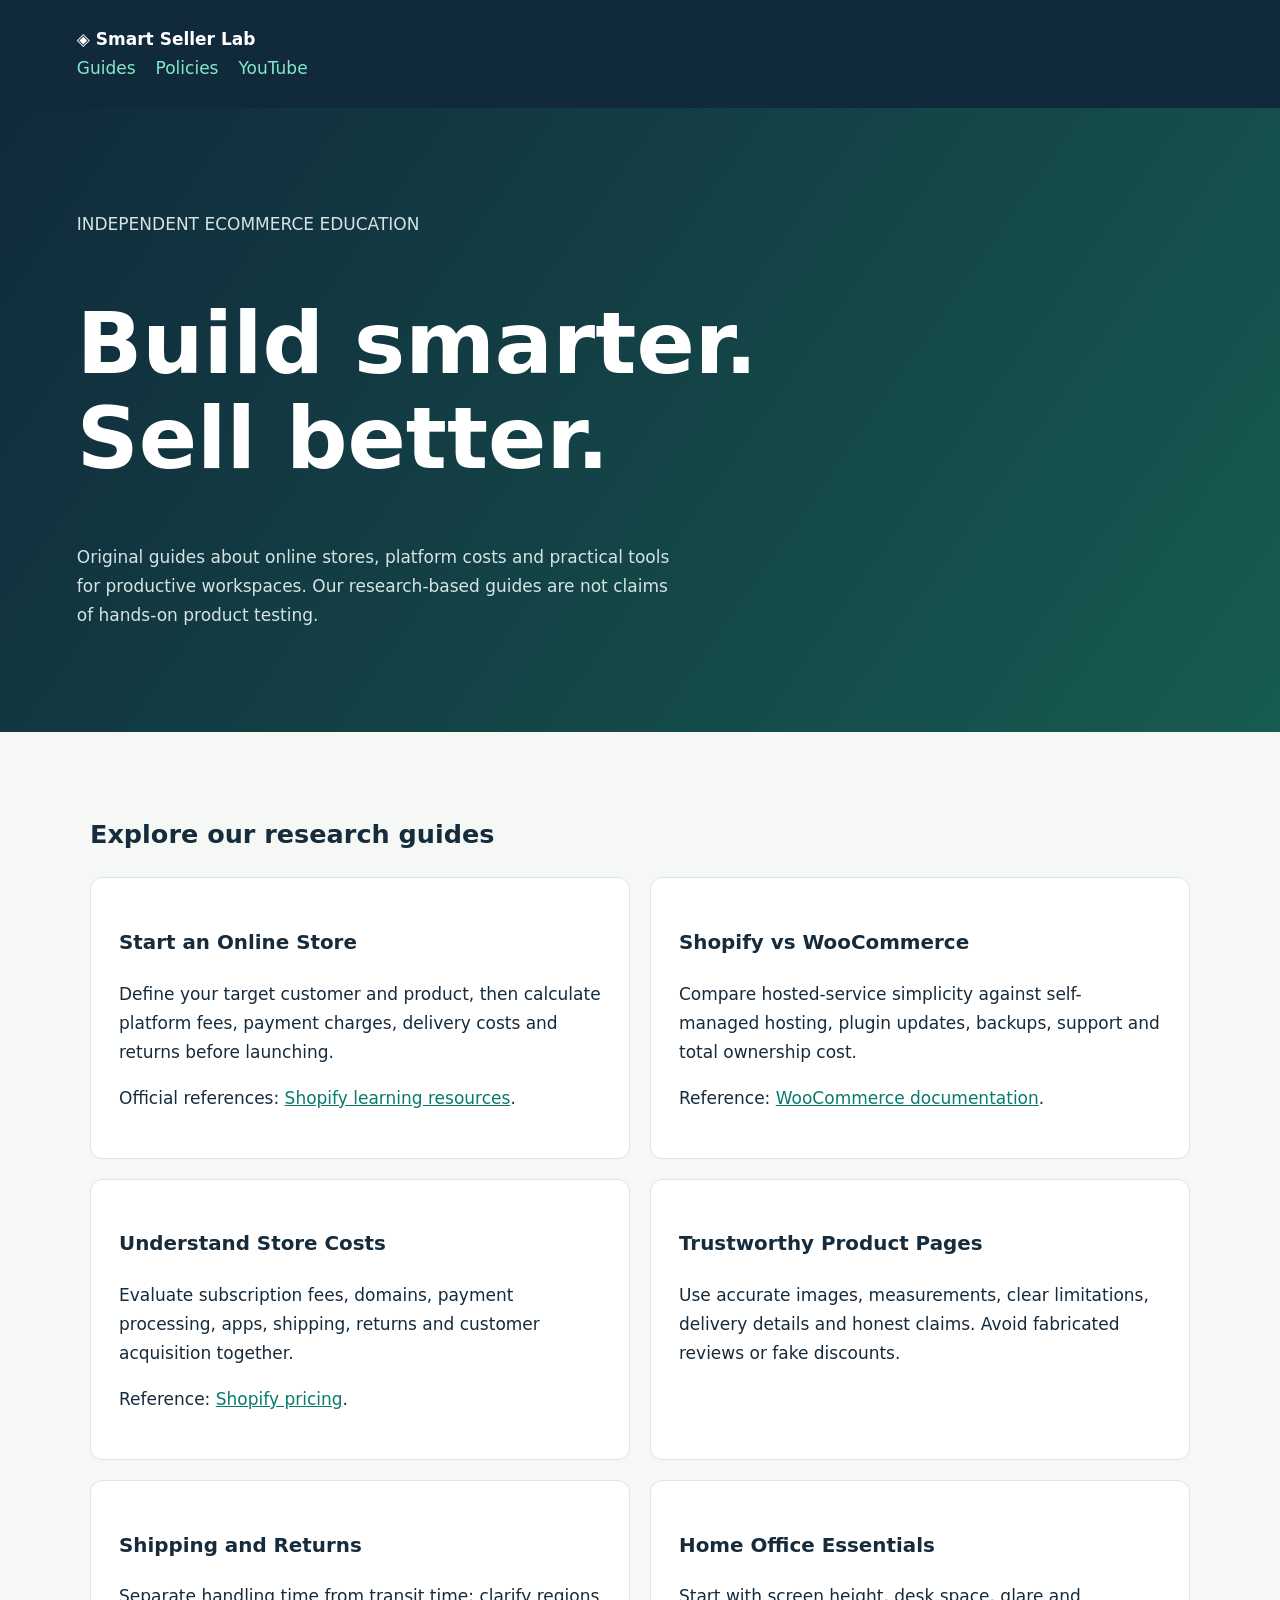
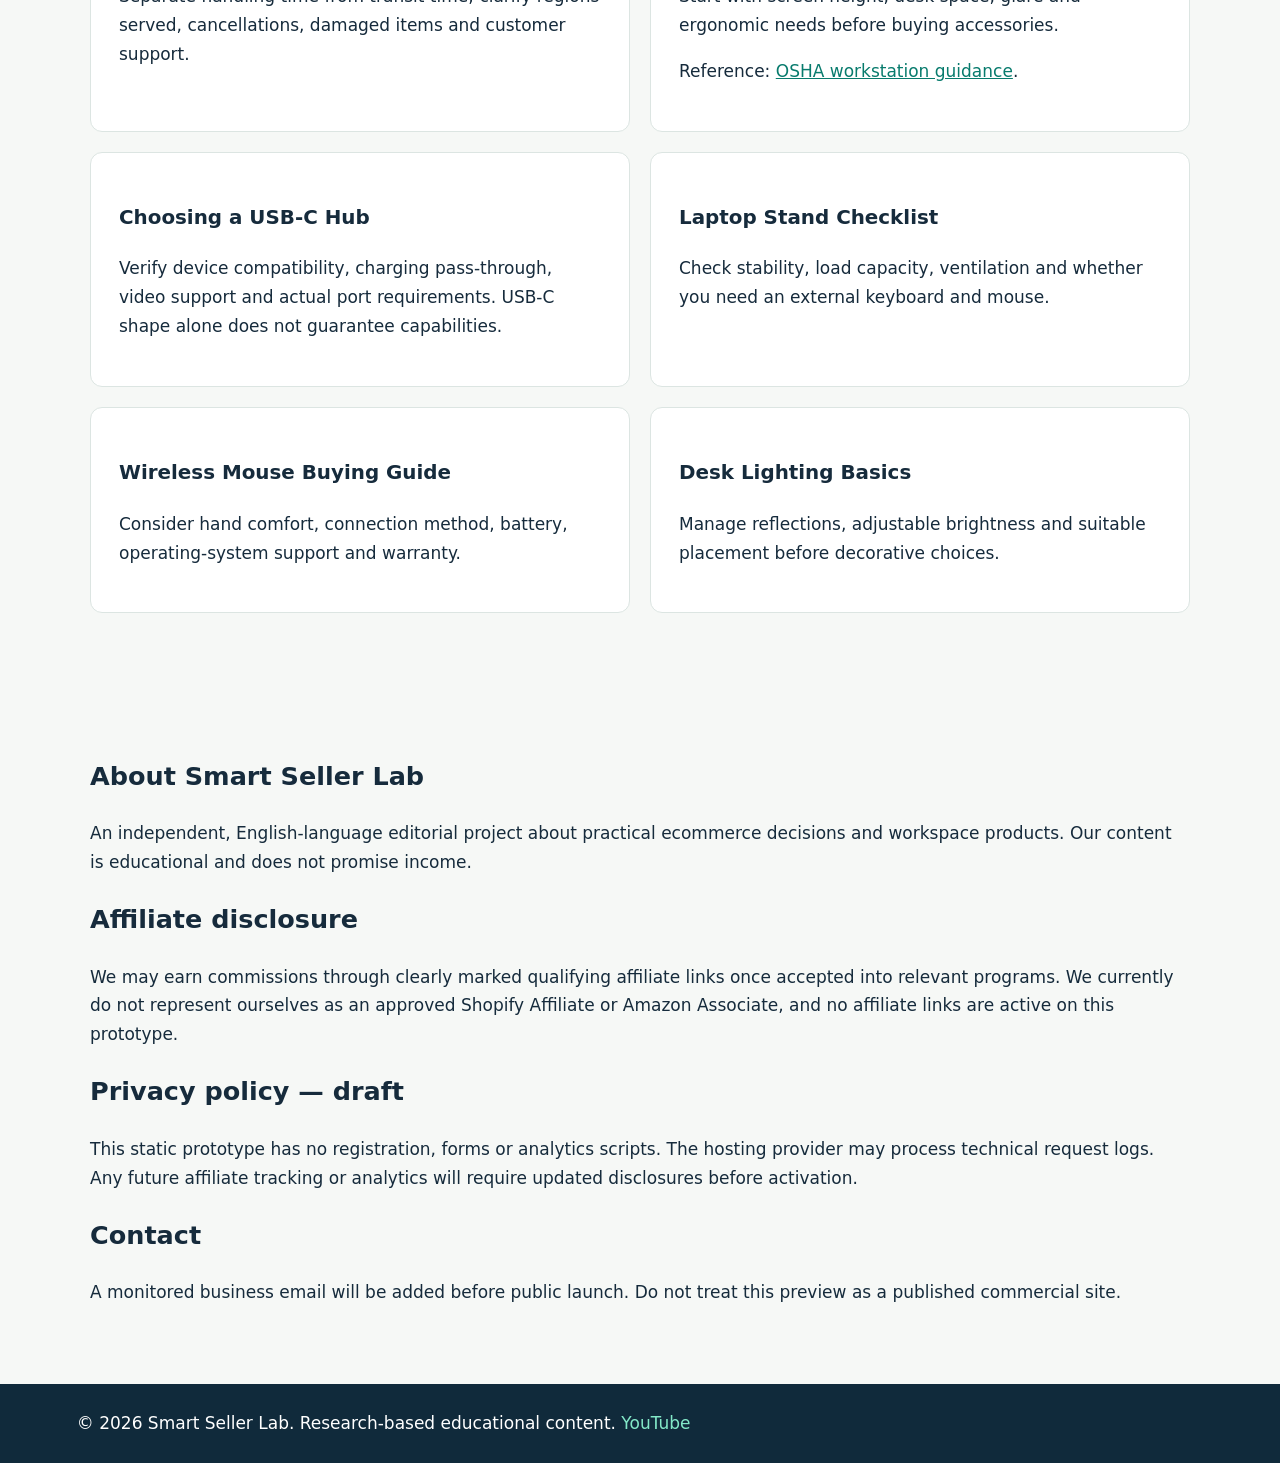
==== index.html @ d40fd093 "feat: add Smart Seller Lab responsive preview" ====
<!doctype html><html lang="en"><meta charset="utf-8"><meta name="viewport" content="width=device-width,initial-scale=1"><meta name="description" content="Independent guides for ecommerce beginners and home-office tools"><title>Smart Seller Lab</title><style>body{margin:0;background:#f6f8f6;color:#162b3c;font:17px/1.7 system-ui}header,footer{background:#102a3b;color:white;padding:25px 6%}header a,footer a{color:#83e8c8;text-decoration:none;margin-right:20px}.hero{padding:85px 6%;background:linear-gradient(125deg,#102a3b,#175b51);color:white}h1{font-size:clamp(42px,7vw,86px);line-height:1.1;max-width:850px}.hero p{max-width:600px;color:#d5e4e3}.wrap{max-width:1100px;margin:auto;padding:60px 24px}.grid{display:grid;grid-template-columns:repeat(2,1fr);gap:20px}.card{padding:28px;background:white;border:1px solid #dce5e2;border-radius:12px}.card a,a{color:#087b6d}@media(max-width:700px){.grid{grid-template-columns:1fr}.hero{padding:55px 24px}}</style><header><strong>◈ Smart Seller Lab</strong><nav><a href="#guides">Guides</a><a href="#policies">Policies</a><a href="https://www.youtube.com/@SmartSellerLab">YouTube</a></nav></header><main><div class="hero"><p>INDEPENDENT ECOMMERCE EDUCATION</p><h1>Build smarter.<br>Sell better.</h1><p>Original guides about online stores, platform costs and practical tools for productive workspaces. Our research-based guides are not claims of hands-on product testing.</p></div><section class="wrap" id="guides"><h2>Explore our research guides</h2><div class="grid"><article class="card"><h3>Start an Online Store</h3><p>Define your target customer and product, then calculate platform fees, payment charges, delivery costs and returns before launching.</p><p>Official references: <a href="https://www.shopify.com/blog/how-to-start-an-online-store">Shopify learning resources</a>.</p></article><article class="card"><h3>Shopify vs WooCommerce</h3><p>Compare hosted-service simplicity against self-managed hosting, plugin updates, backups, support and total ownership cost.</p><p>Reference: <a href="https://woocommerce.com/document/woocommerce-overview/">WooCommerce documentation</a>.</p></article><article class="card"><h3>Understand Store Costs</h3><p>Evaluate subscription fees, domains, payment processing, apps, shipping, returns and customer acquisition together.</p><p>Reference: <a href="https://www.shopify.com/pricing">Shopify pricing</a>.</p></article><article class="card"><h3>Trustworthy Product Pages</h3><p>Use accurate images, measurements, clear limitations, delivery details and honest claims. Avoid fabricated reviews or fake discounts.</p></article><article class="card"><h3>Shipping and Returns</h3><p>Separate handling time from transit time; clarify regions served, cancellations, damaged items and customer support.</p></article><article class="card"><h3>Home Office Essentials</h3><p>Start with screen height, desk space, glare and ergonomic needs before buying accessories.</p><p>Reference: <a href="https://www.osha.gov/etools/computer-workstations">OSHA workstation guidance</a>.</p></article><article class="card"><h3>Choosing a USB-C Hub</h3><p>Verify device compatibility, charging pass-through, video support and actual port requirements. USB-C shape alone does not guarantee capabilities.</p></article><article class="card"><h3>Laptop Stand Checklist</h3><p>Check stability, load capacity, ventilation and whether you need an external keyboard and mouse.</p></article><article class="card"><h3>Wireless Mouse Buying Guide</h3><p>Consider hand comfort, connection method, battery, operating-system support and warranty.</p></article><article class="card"><h3>Desk Lighting Basics</h3><p>Manage reflections, adjustable brightness and suitable placement before decorative choices.</p></article></div></section><section class="wrap" id="policies"><h2>About Smart Seller Lab</h2><p>An independent, English-language editorial project about practical ecommerce decisions and workspace products. Our content is educational and does not promise income.</p><h2>Affiliate disclosure</h2><p>We may earn commissions through clearly marked qualifying affiliate links once accepted into relevant programs. We currently do not represent ourselves as an approved Shopify Affiliate or Amazon Associate, and no affiliate links are active on this prototype.</p><h2>Privacy policy — draft</h2><p>This static prototype has no registration, forms or analytics scripts. The hosting provider may process technical request logs. Any future affiliate tracking or analytics will require updated disclosures before activation.</p><h2>Contact</h2><p>A monitored business email will be added before public launch. Do not treat this preview as a published commercial site.</p></section></main><footer>© 2026 Smart Seller Lab. Research-based educational content. <a href="https://www.youtube.com/@SmartSellerLab">YouTube</a></footer></html>
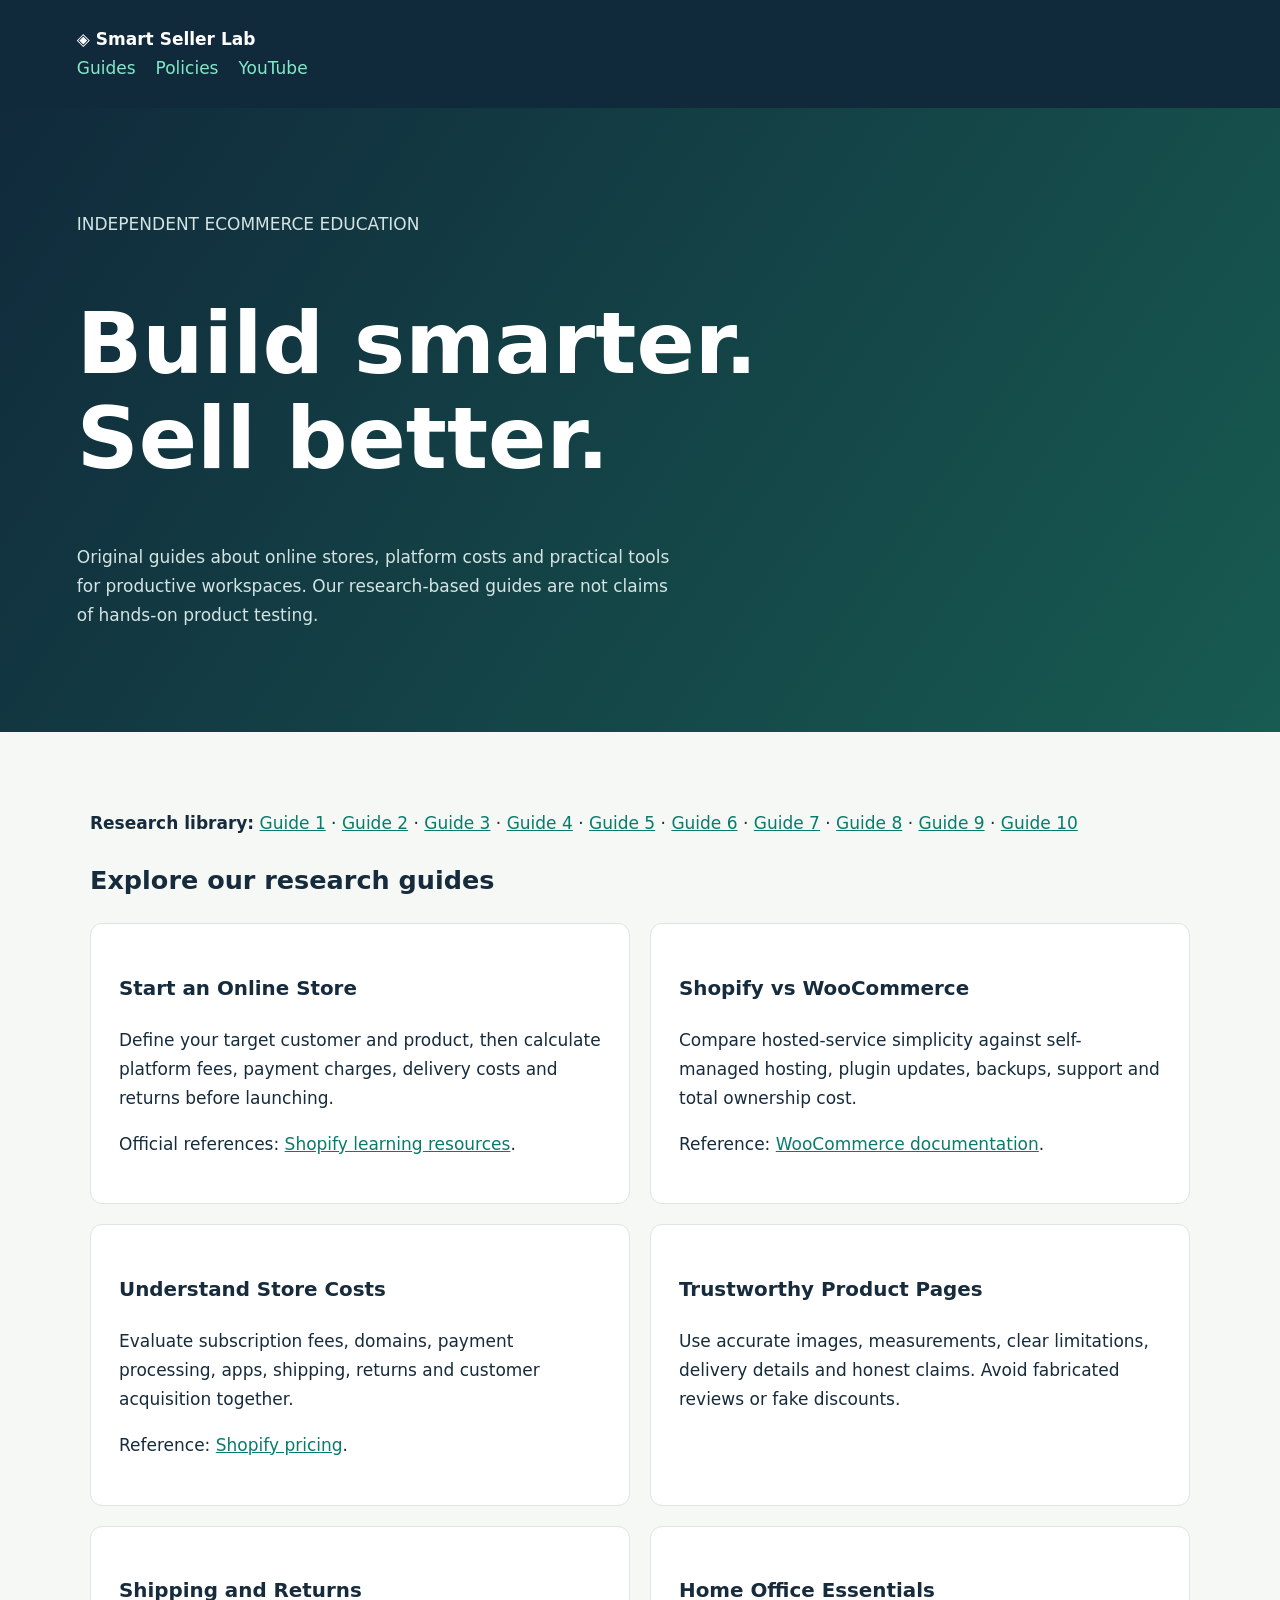
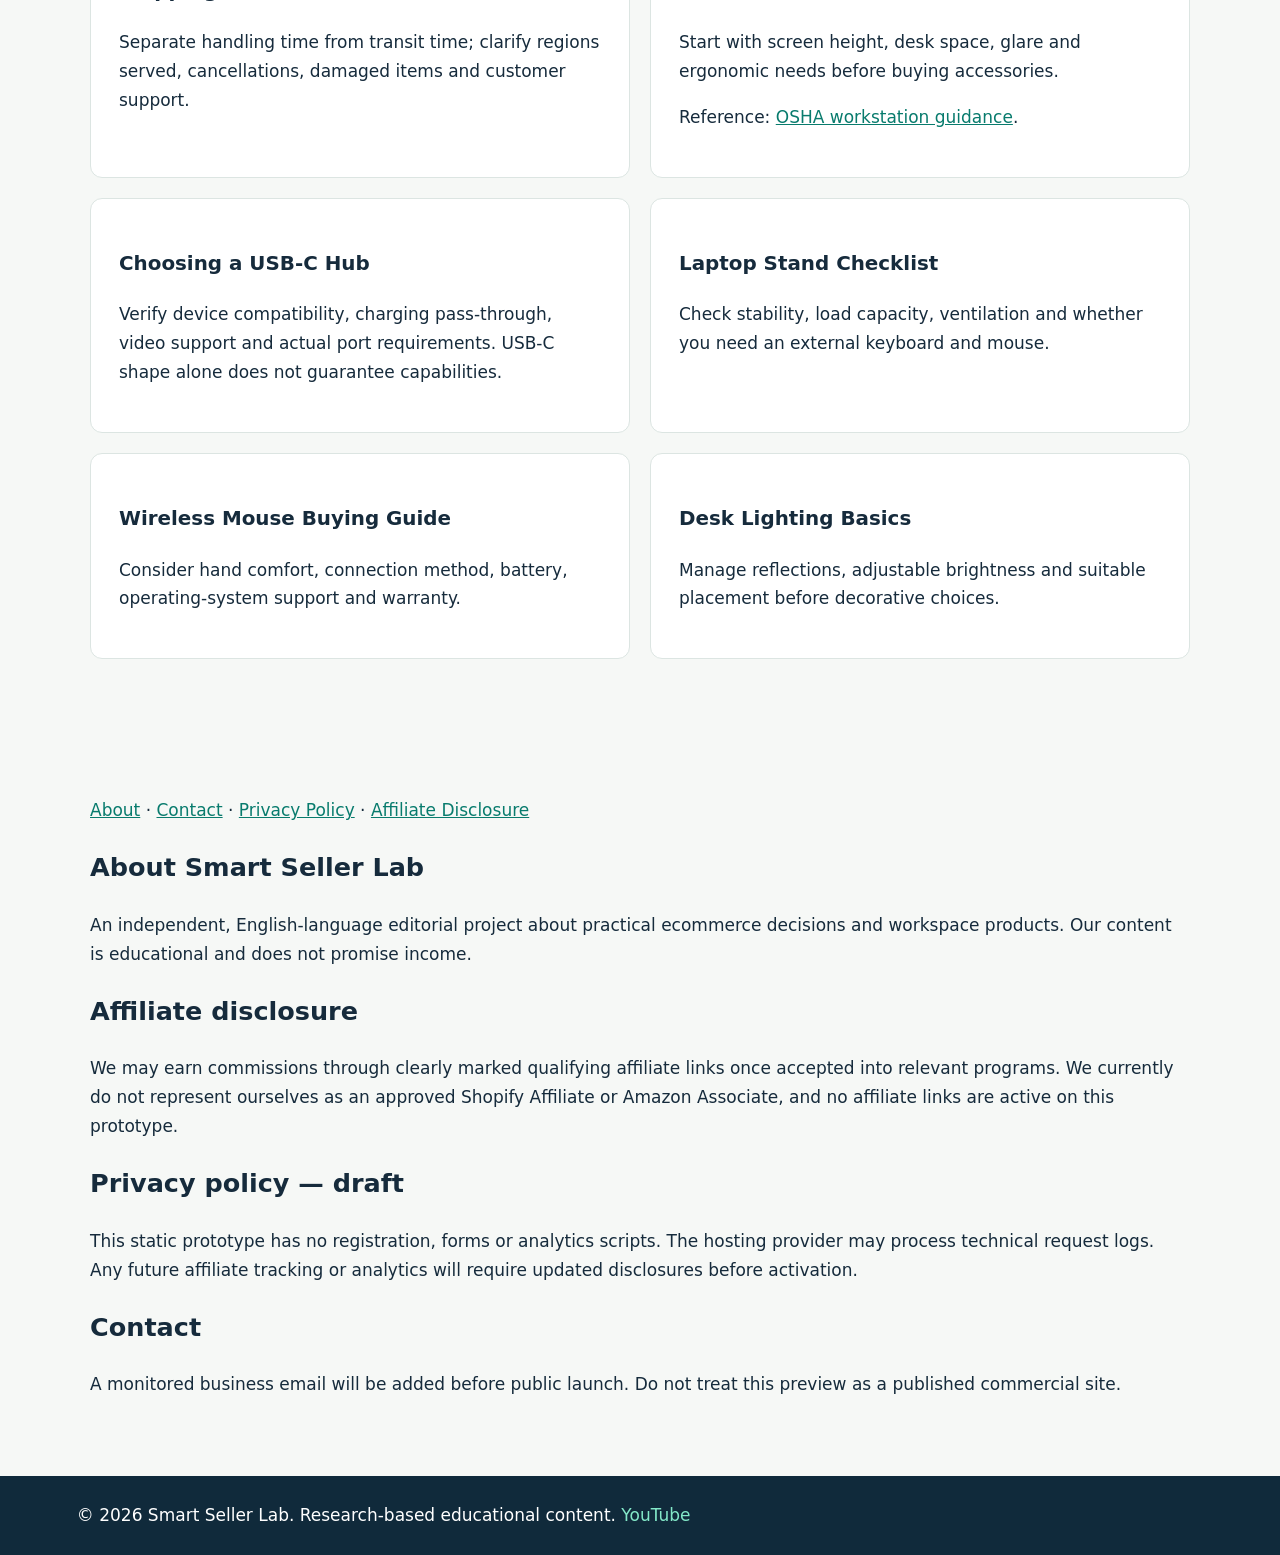
==== commit 60485a76: "feat: link ten articles and policy pages; keep preview noindex" ====
--- a/index.html
+++ b/index.html
@@ -1 +1 @@
-<!doctype html><html lang="en"><meta charset="utf-8"><meta name="viewport" content="width=device-width,initial-scale=1"><meta name="description" content="Independent guides for ecommerce beginners and home-office tools"><title>Smart Seller Lab</title><style>body{margin:0;background:#f6f8f6;color:#162b3c;font:17px/1.7 system-ui}header,footer{background:#102a3b;color:white;padding:25px 6%}header a,footer a{color:#83e8c8;text-decoration:none;margin-right:20px}.hero{padding:85px 6%;background:linear-gradient(125deg,#102a3b,#175b51);color:white}h1{font-size:clamp(42px,7vw,86px);line-height:1.1;max-width:850px}.hero p{max-width:600px;color:#d5e4e3}.wrap{max-width:1100px;margin:auto;padding:60px 24px}.grid{display:grid;grid-template-columns:repeat(2,1fr);gap:20px}.card{padding:28px;background:white;border:1px solid #dce5e2;border-radius:12px}.card a,a{color:#087b6d}@media(max-width:700px){.grid{grid-template-columns:1fr}.hero{padding:55px 24px}}</style><header><strong>◈ Smart Seller Lab</strong><nav><a href="#guides">Guides</a><a href="#policies">Policies</a><a href="https://www.youtube.com/@SmartSellerLab">YouTube</a></nav></header><main><div class="hero"><p>INDEPENDENT ECOMMERCE EDUCATION</p><h1>Build smarter.<br>Sell better.</h1><p>Original guides about online stores, platform costs and practical tools for productive workspaces. Our research-based guides are not claims of hands-on product testing.</p></div><section class="wrap" id="guides"><h2>Explore our research guides</h2><div class="grid"><article class="card"><h3>Start an Online Store</h3><p>Define your target customer and product, then calculate platform fees, payment charges, delivery costs and returns before launching.</p><p>Official references: <a href="https://www.shopify.com/blog/how-to-start-an-online-store">Shopify learning resources</a>.</p></article><article class="card"><h3>Shopify vs WooCommerce</h3><p>Compare hosted-service simplicity against self-managed hosting, plugin updates, backups, support and total ownership cost.</p><p>Reference: <a href="https://woocommerce.com/document/woocommerce-overview/">WooCommerce documentation</a>.</p></article><article class="card"><h3>Understand Store Costs</h3><p>Evaluate subscription fees, domains, payment processing, apps, shipping, returns and customer acquisition together.</p><p>Reference: <a href="https://www.shopify.com/pricing">Shopify pricing</a>.</p></article><article class="card"><h3>Trustworthy Product Pages</h3><p>Use accurate images, measurements, clear limitations, delivery details and honest claims. Avoid fabricated reviews or fake discounts.</p></article><article class="card"><h3>Shipping and Returns</h3><p>Separate handling time from transit time; clarify regions served, cancellations, damaged items and customer support.</p></article><article class="card"><h3>Home Office Essentials</h3><p>Start with screen height, desk space, glare and ergonomic needs before buying accessories.</p><p>Reference: <a href="https://www.osha.gov/etools/computer-workstations">OSHA workstation guidance</a>.</p></article><article class="card"><h3>Choosing a USB-C Hub</h3><p>Verify device compatibility, charging pass-through, video support and actual port requirements. USB-C shape alone does not guarantee capabilities.</p></article><article class="card"><h3>Laptop Stand Checklist</h3><p>Check stability, load capacity, ventilation and whether you need an external keyboard and mouse.</p></article><article class="card"><h3>Wireless Mouse Buying Guide</h3><p>Consider hand comfort, connection method, battery, operating-system support and warranty.</p></article><article class="card"><h3>Desk Lighting Basics</h3><p>Manage reflections, adjustable brightness and suitable placement before decorative choices.</p></article></div></section><section class="wrap" id="policies"><h2>About Smart Seller Lab</h2><p>An independent, English-language editorial project about practical ecommerce decisions and workspace products. Our content is educational and does not promise income.</p><h2>Affiliate disclosure</h2><p>We may earn commissions through clearly marked qualifying affiliate links once accepted into relevant programs. We currently do not represent ourselves as an approved Shopify Affiliate or Amazon Associate, and no affiliate links are active on this prototype.</p><h2>Privacy policy — draft</h2><p>This static prototype has no registration, forms or analytics scripts. The hosting provider may process technical request logs. Any future affiliate tracking or analytics will require updated disclosures before activation.</p><h2>Contact</h2><p>A monitored business email will be added before public launch. Do not treat this preview as a published commercial site.</p></section></main><footer>© 2026 Smart Seller Lab. Research-based educational content. <a href="https://www.youtube.com/@SmartSellerLab">YouTube</a></footer></html>+<!doctype html><html lang="en"><meta charset="utf-8"><meta name="viewport" content="width=device-width,initial-scale=1"><meta name="robots" content="noindex"><meta name="description" content="Independent guides for ecommerce beginners and home-office tools"><title>Smart Seller Lab</title><style>body{margin:0;background:#f6f8f6;color:#162b3c;font:17px/1.7 system-ui}header,footer{background:#102a3b;color:white;padding:25px 6%}header a,footer a{color:#83e8c8;text-decoration:none;margin-right:20px}.hero{padding:85px 6%;background:linear-gradient(125deg,#102a3b,#175b51);color:white}h1{font-size:clamp(42px,7vw,86px);line-height:1.1;max-width:850px}.hero p{max-width:600px;color:#d5e4e3}.wrap{max-width:1100px;margin:auto;padding:60px 24px}.grid{display:grid;grid-template-columns:repeat(2,1fr);gap:20px}.card{padding:28px;background:white;border:1px solid #dce5e2;border-radius:12px}.card a,a{color:#087b6d}@media(max-width:700px){.grid{grid-template-columns:1fr}.hero{padding:55px 24px}}</style><header><strong>◈ Smart Seller Lab</strong><nav><a href="#guides">Guides</a><a href="#policies">Policies</a><a href="https://www.youtube.com/@SmartSellerLab">YouTube</a></nav></header><main><div class="hero"><p>INDEPENDENT ECOMMERCE EDUCATION</p><h1>Build smarter.<br>Sell better.</h1><p>Original guides about online stores, platform costs and practical tools for productive workspaces. Our research-based guides are not claims of hands-on product testing.</p></div><section class="wrap" id="guides"><p><strong>Research library:</strong> <a href="guides/start-online-store.html">Guide 1</a> · <a href="guides/shopify-vs-woocommerce.html">Guide 2</a> · <a href="guides/store-costs.html">Guide 3</a> · <a href="guides/product-page-trust.html">Guide 4</a> · <a href="guides/shipping-returns.html">Guide 5</a> · <a href="guides/home-office-setup.html">Guide 6</a> · <a href="guides/usb-c-hub-guide.html">Guide 7</a> · <a href="guides/laptop-stand-guide.html">Guide 8</a> · <a href="guides/wireless-mouse-guide.html">Guide 9</a> · <a href="guides/desk-lighting-guide.html">Guide 10</a></p><h2>Explore our research guides</h2><div class="grid"><article class="card"><h3>Start an Online Store</h3><p>Define your target customer and product, then calculate platform fees, payment charges, delivery costs and returns before launching.</p><p>Official references: <a href="https://www.shopify.com/blog/how-to-start-an-online-store">Shopify learning resources</a>.</p></article><article class="card"><h3>Shopify vs WooCommerce</h3><p>Compare hosted-service simplicity against self-managed hosting, plugin updates, backups, support and total ownership cost.</p><p>Reference: <a href="https://woocommerce.com/document/woocommerce-overview/">WooCommerce documentation</a>.</p></article><article class="card"><h3>Understand Store Costs</h3><p>Evaluate subscription fees, domains, payment processing, apps, shipping, returns and customer acquisition together.</p><p>Reference: <a href="https://www.shopify.com/pricing">Shopify pricing</a>.</p></article><article class="card"><h3>Trustworthy Product Pages</h3><p>Use accurate images, measurements, clear limitations, delivery details and honest claims. Avoid fabricated reviews or fake discounts.</p></article><article class="card"><h3>Shipping and Returns</h3><p>Separate handling time from transit time; clarify regions served, cancellations, damaged items and customer support.</p></article><article class="card"><h3>Home Office Essentials</h3><p>Start with screen height, desk space, glare and ergonomic needs before buying accessories.</p><p>Reference: <a href="https://www.osha.gov/etools/computer-workstations">OSHA workstation guidance</a>.</p></article><article class="card"><h3>Choosing a USB-C Hub</h3><p>Verify device compatibility, charging pass-through, video support and actual port requirements. USB-C shape alone does not guarantee capabilities.</p></article><article class="card"><h3>Laptop Stand Checklist</h3><p>Check stability, load capacity, ventilation and whether you need an external keyboard and mouse.</p></article><article class="card"><h3>Wireless Mouse Buying Guide</h3><p>Consider hand comfort, connection method, battery, operating-system support and warranty.</p></article><article class="card"><h3>Desk Lighting Basics</h3><p>Manage reflections, adjustable brightness and suitable placement before decorative choices.</p></article></div></section><section class="wrap" id="policies"><p><a href="about.html">About</a> · <a href="contact.html">Contact</a> · <a href="privacy.html">Privacy Policy</a> · <a href="disclosure.html">Affiliate Disclosure</a></p><h2>About Smart Seller Lab</h2><p>An independent, English-language editorial project about practical ecommerce decisions and workspace products. Our content is educational and does not promise income.</p><h2>Affiliate disclosure</h2><p>We may earn commissions through clearly marked qualifying affiliate links once accepted into relevant programs. We currently do not represent ourselves as an approved Shopify Affiliate or Amazon Associate, and no affiliate links are active on this prototype.</p><h2>Privacy policy — draft</h2><p>This static prototype has no registration, forms or analytics scripts. The hosting provider may process technical request logs. Any future affiliate tracking or analytics will require updated disclosures before activation.</p><h2>Contact</h2><p>A monitored business email will be added before public launch. Do not treat this preview as a published commercial site.</p></section></main><footer>© 2026 Smart Seller Lab. Research-based educational content. <a href="https://www.youtube.com/@SmartSellerLab">YouTube</a></footer></html>
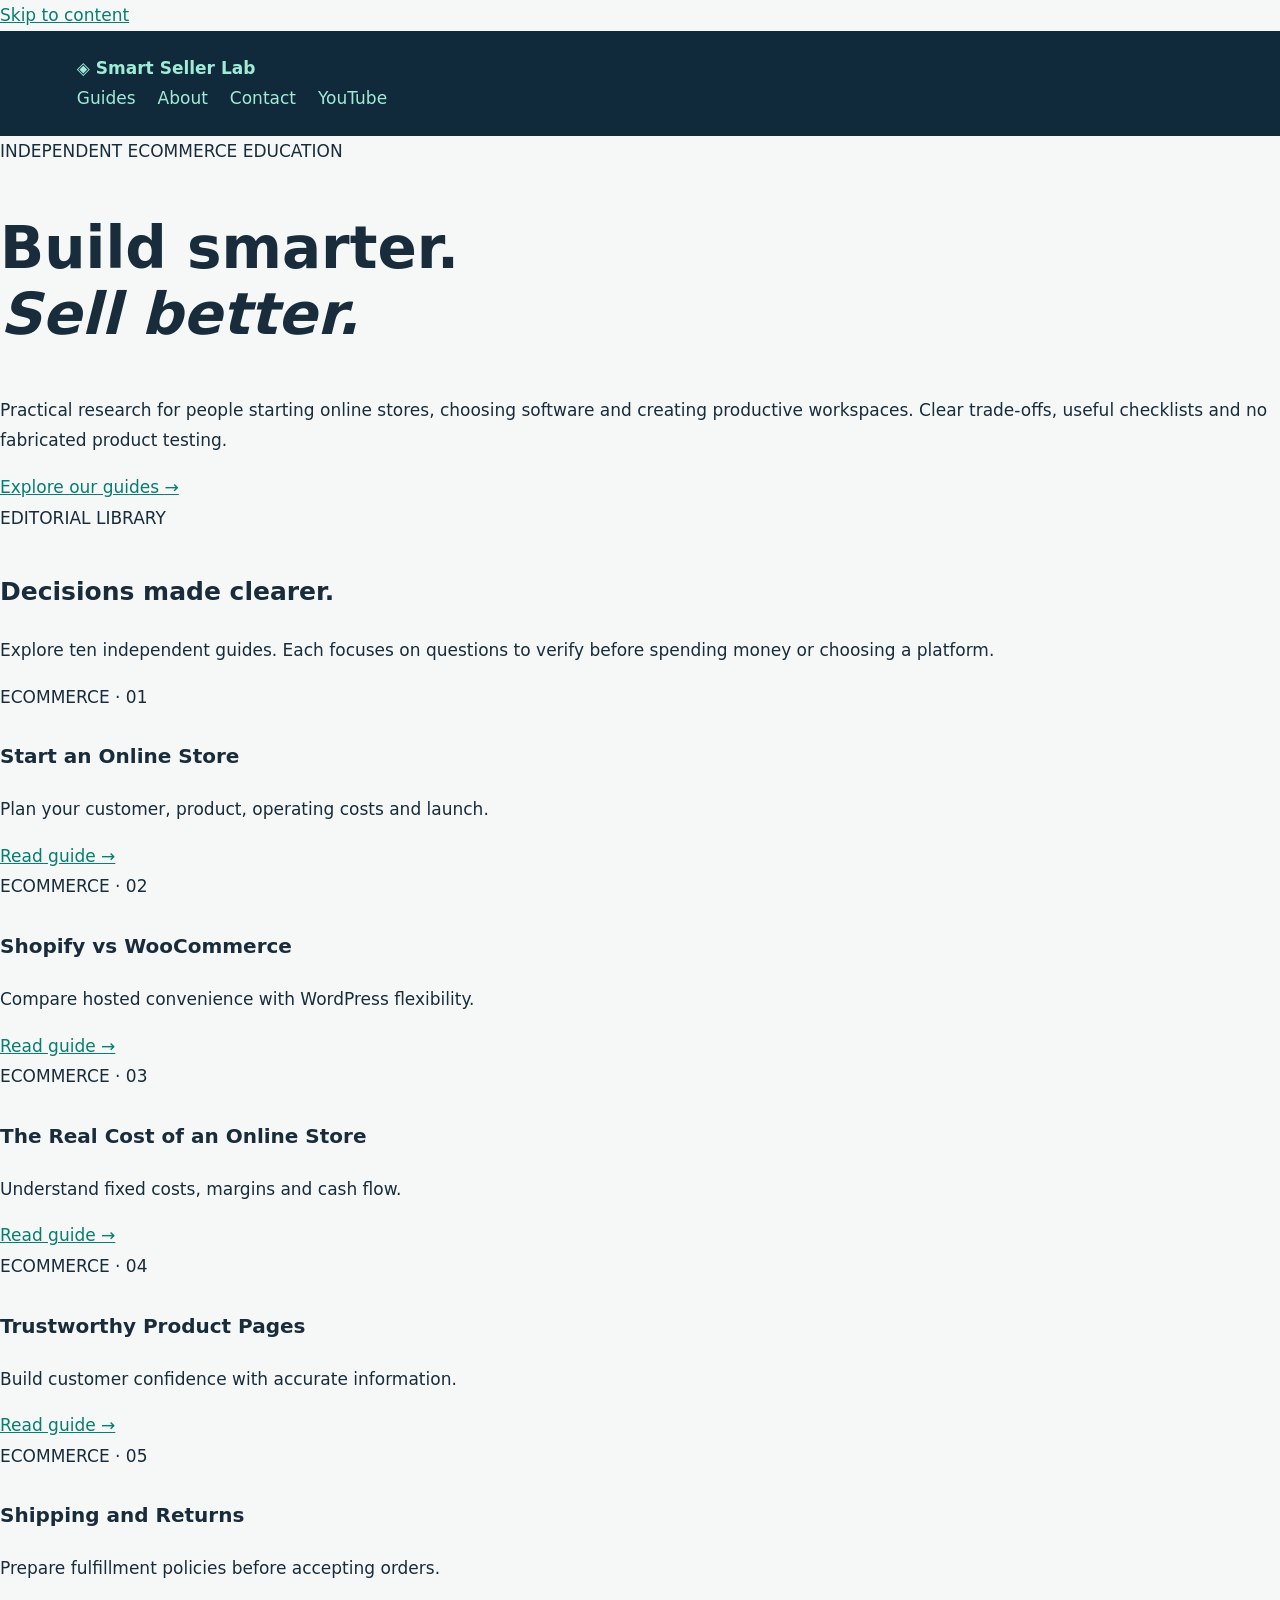
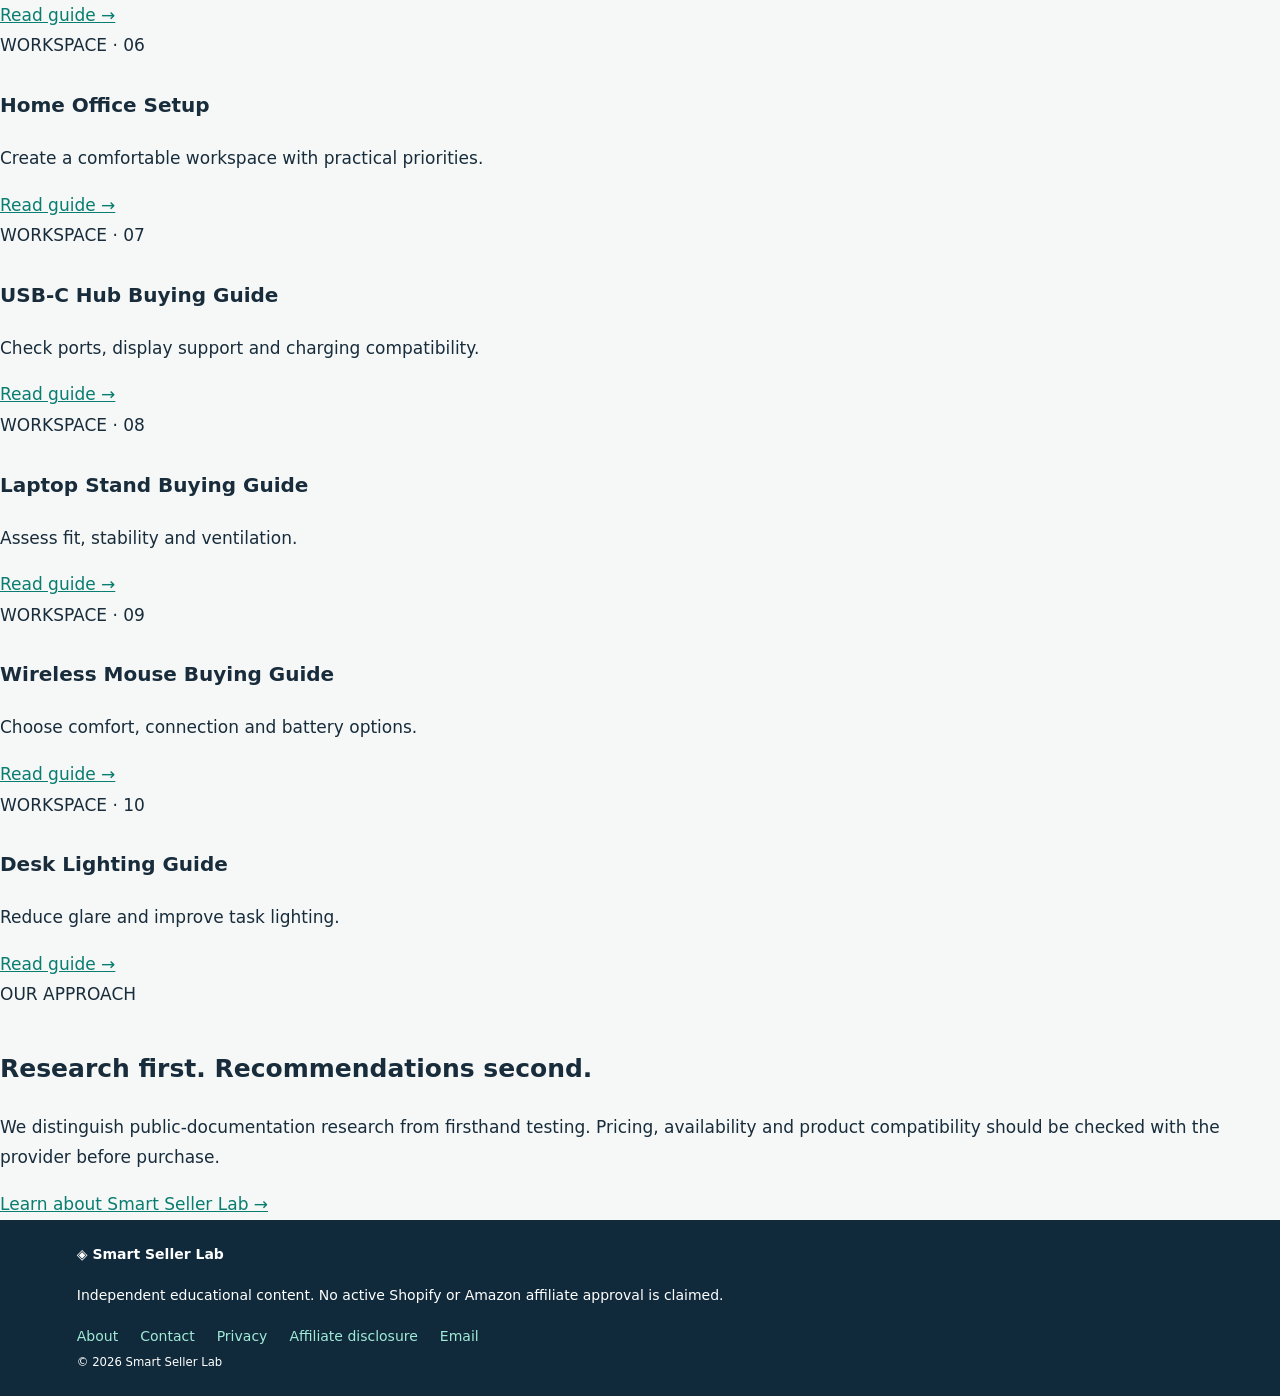
==== commit 78a82b41: "feat: rebuild responsive editorial home with linked article library" ====
--- a/index.html
+++ b/index.html
@@ -1 +1 @@
-<!doctype html><html lang="en"><meta charset="utf-8"><meta name="viewport" content="width=device-width,initial-scale=1"><meta name="robots" content="noindex"><meta name="description" content="Independent guides for ecommerce beginners and home-office tools"><title>Smart Seller Lab</title><style>body{margin:0;background:#f6f8f6;color:#162b3c;font:17px/1.7 system-ui}header,footer{background:#102a3b;color:white;padding:25px 6%}header a,footer a{color:#83e8c8;text-decoration:none;margin-right:20px}.hero{padding:85px 6%;background:linear-gradient(125deg,#102a3b,#175b51);color:white}h1{font-size:clamp(42px,7vw,86px);line-height:1.1;max-width:850px}.hero p{max-width:600px;color:#d5e4e3}.wrap{max-width:1100px;margin:auto;padding:60px 24px}.grid{display:grid;grid-template-columns:repeat(2,1fr);gap:20px}.card{padding:28px;background:white;border:1px solid #dce5e2;border-radius:12px}.card a,a{color:#087b6d}@media(max-width:700px){.grid{grid-template-columns:1fr}.hero{padding:55px 24px}}</style><header><strong>◈ Smart Seller Lab</strong><nav><a href="#guides">Guides</a><a href="#policies">Policies</a><a href="https://www.youtube.com/@SmartSellerLab">YouTube</a></nav></header><main><div class="hero"><p>INDEPENDENT ECOMMERCE EDUCATION</p><h1>Build smarter.<br>Sell better.</h1><p>Original guides about online stores, platform costs and practical tools for productive workspaces. Our research-based guides are not claims of hands-on product testing.</p></div><section class="wrap" id="guides"><p><strong>Research library:</strong> <a href="guides/start-online-store.html">Guide 1</a> · <a href="guides/shopify-vs-woocommerce.html">Guide 2</a> · <a href="guides/store-costs.html">Guide 3</a> · <a href="guides/product-page-trust.html">Guide 4</a> · <a href="guides/shipping-returns.html">Guide 5</a> · <a href="guides/home-office-setup.html">Guide 6</a> · <a href="guides/usb-c-hub-guide.html">Guide 7</a> · <a href="guides/laptop-stand-guide.html">Guide 8</a> · <a href="guides/wireless-mouse-guide.html">Guide 9</a> · <a href="guides/desk-lighting-guide.html">Guide 10</a></p><h2>Explore our research guides</h2><div class="grid"><article class="card"><h3>Start an Online Store</h3><p>Define your target customer and product, then calculate platform fees, payment charges, delivery costs and returns before launching.</p><p>Official references: <a href="https://www.shopify.com/blog/how-to-start-an-online-store">Shopify learning resources</a>.</p></article><article class="card"><h3>Shopify vs WooCommerce</h3><p>Compare hosted-service simplicity against self-managed hosting, plugin updates, backups, support and total ownership cost.</p><p>Reference: <a href="https://woocommerce.com/document/woocommerce-overview/">WooCommerce documentation</a>.</p></article><article class="card"><h3>Understand Store Costs</h3><p>Evaluate subscription fees, domains, payment processing, apps, shipping, returns and customer acquisition together.</p><p>Reference: <a href="https://www.shopify.com/pricing">Shopify pricing</a>.</p></article><article class="card"><h3>Trustworthy Product Pages</h3><p>Use accurate images, measurements, clear limitations, delivery details and honest claims. Avoid fabricated reviews or fake discounts.</p></article><article class="card"><h3>Shipping and Returns</h3><p>Separate handling time from transit time; clarify regions served, cancellations, damaged items and customer support.</p></article><article class="card"><h3>Home Office Essentials</h3><p>Start with screen height, desk space, glare and ergonomic needs before buying accessories.</p><p>Reference: <a href="https://www.osha.gov/etools/computer-workstations">OSHA workstation guidance</a>.</p></article><article class="card"><h3>Choosing a USB-C Hub</h3><p>Verify device compatibility, charging pass-through, video support and actual port requirements. USB-C shape alone does not guarantee capabilities.</p></article><article class="card"><h3>Laptop Stand Checklist</h3><p>Check stability, load capacity, ventilation and whether you need an external keyboard and mouse.</p></article><article class="card"><h3>Wireless Mouse Buying Guide</h3><p>Consider hand comfort, connection method, battery, operating-system support and warranty.</p></article><article class="card"><h3>Desk Lighting Basics</h3><p>Manage reflections, adjustable brightness and suitable placement before decorative choices.</p></article></div></section><section class="wrap" id="policies"><p><a href="about.html">About</a> · <a href="contact.html">Contact</a> · <a href="privacy.html">Privacy Policy</a> · <a href="disclosure.html">Affiliate Disclosure</a></p><h2>About Smart Seller Lab</h2><p>An independent, English-language editorial project about practical ecommerce decisions and workspace products. Our content is educational and does not promise income.</p><h2>Affiliate disclosure</h2><p>We may earn commissions through clearly marked qualifying affiliate links once accepted into relevant programs. We currently do not represent ourselves as an approved Shopify Affiliate or Amazon Associate, and no affiliate links are active on this prototype.</p><h2>Privacy policy — draft</h2><p>This static prototype has no registration, forms or analytics scripts. The hosting provider may process technical request logs. Any future affiliate tracking or analytics will require updated disclosures before activation.</p><h2>Contact</h2><p>A monitored business email will be added before public launch. Do not treat this preview as a published commercial site.</p></section></main><footer>© 2026 Smart Seller Lab. Research-based educational content. <a href="https://www.youtube.com/@SmartSellerLab">YouTube</a></footer></html>+<!doctype html><html lang="en"><head><meta charset="utf-8"><meta name="viewport" content="width=device-width,initial-scale=1"><meta name="robots" content="noindex"><meta name="description" content="Independent, research-based guides for online stores, ecommerce platforms, and productive home workspaces."><meta name="theme-color" content="#102a3b"><title>Smart Seller Lab — Ecommerce & Workspace Guides</title><link rel="stylesheet" href="styles.css"></head><body><a class="skip" href="#content">Skip to content</a><header class="site-header"><a class="brand" href="index.html" aria-label="Smart Seller Lab home">◈ Smart Seller Lab</a><nav aria-label="Primary navigation"><a href="#guides">Guides</a><a href="about.html">About</a><a href="contact.html">Contact</a><a href="https://www.youtube.com/@SmartSellerLab" rel="noopener noreferrer">YouTube</a></nav></header><main id="content"><section class="hero"><div class="hero-inner"><span class="eyebrow">INDEPENDENT ECOMMERCE EDUCATION</span><h1>Build smarter.<br><em>Sell better.</em></h1><p>Practical research for people starting online stores, choosing software and creating productive workspaces. Clear trade-offs, useful checklists and no fabricated product testing.</p><a class="cta" href="#guides">Explore our guides <span aria-hidden="true">→</span></a></div><div class="hero-art" aria-hidden="true"><div class="art-window"><div class="art-top"><i></i><i></i><i></i></div><div class="art-line wide"></div><div class="art-line"></div><div class="art-panels"><div></div><div></div><div></div></div><div class="art-line short"></div></div></div></section><section class="section" id="guides"><div class="section-heading"><span class="eyebrow">EDITORIAL LIBRARY</span><h2>Decisions made clearer.</h2><p>Explore ten independent guides. Each focuses on questions to verify before spending money or choosing a platform.</p></div><div class="cards"><article class="card"><span class="kicker">ECOMMERCE · 01</span><h3>Start an Online Store</h3><p>Plan your customer, product, operating costs and launch.</p><a href="guides/start-online-store.html">Read guide <span aria-hidden="true">→</span></a></article><article class="card"><span class="kicker">ECOMMERCE · 02</span><h3>Shopify vs WooCommerce</h3><p>Compare hosted convenience with WordPress flexibility.</p><a href="guides/shopify-vs-woocommerce.html">Read guide <span aria-hidden="true">→</span></a></article><article class="card"><span class="kicker">ECOMMERCE · 03</span><h3>The Real Cost of an Online Store</h3><p>Understand fixed costs, margins and cash flow.</p><a href="guides/store-costs.html">Read guide <span aria-hidden="true">→</span></a></article><article class="card"><span class="kicker">ECOMMERCE · 04</span><h3>Trustworthy Product Pages</h3><p>Build customer confidence with accurate information.</p><a href="guides/product-page-trust.html">Read guide <span aria-hidden="true">→</span></a></article><article class="card"><span class="kicker">ECOMMERCE · 05</span><h3>Shipping and Returns</h3><p>Prepare fulfillment policies before accepting orders.</p><a href="guides/shipping-returns.html">Read guide <span aria-hidden="true">→</span></a></article><article class="card"><span class="kicker">WORKSPACE · 06</span><h3>Home Office Setup</h3><p>Create a comfortable workspace with practical priorities.</p><a href="guides/home-office-setup.html">Read guide <span aria-hidden="true">→</span></a></article><article class="card"><span class="kicker">WORKSPACE · 07</span><h3>USB-C Hub Buying Guide</h3><p>Check ports, display support and charging compatibility.</p><a href="guides/usb-c-hub-guide.html">Read guide <span aria-hidden="true">→</span></a></article><article class="card"><span class="kicker">WORKSPACE · 08</span><h3>Laptop Stand Buying Guide</h3><p>Assess fit, stability and ventilation.</p><a href="guides/laptop-stand-guide.html">Read guide <span aria-hidden="true">→</span></a></article><article class="card"><span class="kicker">WORKSPACE · 09</span><h3>Wireless Mouse Buying Guide</h3><p>Choose comfort, connection and battery options.</p><a href="guides/wireless-mouse-guide.html">Read guide <span aria-hidden="true">→</span></a></article><article class="card"><span class="kicker">WORKSPACE · 10</span><h3>Desk Lighting Guide</h3><p>Reduce glare and improve task lighting.</p><a href="guides/desk-lighting-guide.html">Read guide <span aria-hidden="true">→</span></a></article></div></section><section class="section about-band"><span class="eyebrow">OUR APPROACH</span><h2>Research first. Recommendations second.</h2><p>We distinguish public-documentation research from firsthand testing. Pricing, availability and product compatibility should be checked with the provider before purchase.</p><a href="about.html">Learn about Smart Seller Lab →</a></section></main><footer class="site-footer"><div><strong>◈ Smart Seller Lab</strong><p>Independent educational content. No active Shopify or Amazon affiliate approval is claimed.</p></div><nav aria-label="Footer navigation"><a href="about.html">About</a><a href="contact.html">Contact</a><a href="privacy.html">Privacy</a><a href="disclosure.html">Affiliate disclosure</a><a href="mailto:dauvietstudio@gmail.com">Email</a></nav><small>© 2026 Smart Seller Lab</small></footer></body></html>
--- a/styles.css
+++ b/styles.css
@@ -0,0 +1 @@
+*{box-sizing:border-box}body{margin:0;background:#f6f8f7;color:#182c3b;font:17px/1.8 system-ui,sans-serif}header,footer{background:#102a3b;color:white;padding:22px 6%}header a,footer a{color:#a0ead6;text-decoration:none;margin-right:22px}.brand{font-weight:800}.prose{max-width:800px;margin:0 auto;padding:55px 22px 90px}.tag{color:#087d70;text-transform:uppercase;font-size:12px;font-weight:800;letter-spacing:2px}h1{font-size:clamp(34px,5vw,58px);line-height:1.14}h2{font-size:25px;margin-top:36px}h3{font-size:20px;margin-top:26px}p{margin:16px 0}.note{background:#e5f1ed;border-left:4px solid #087d70;padding:18px 22px}a{color:#087d70}a:focus-visible{outline:3px solid #e5a500;outline-offset:4px}footer{font-size:14px}@media(max-width:390px){header{display:flex;flex-wrap:wrap;gap:10px}header a{margin-right:10px}.prose{padding:35px 18px 65px}body{font-size:16px;overflow-wrap:anywhere}}
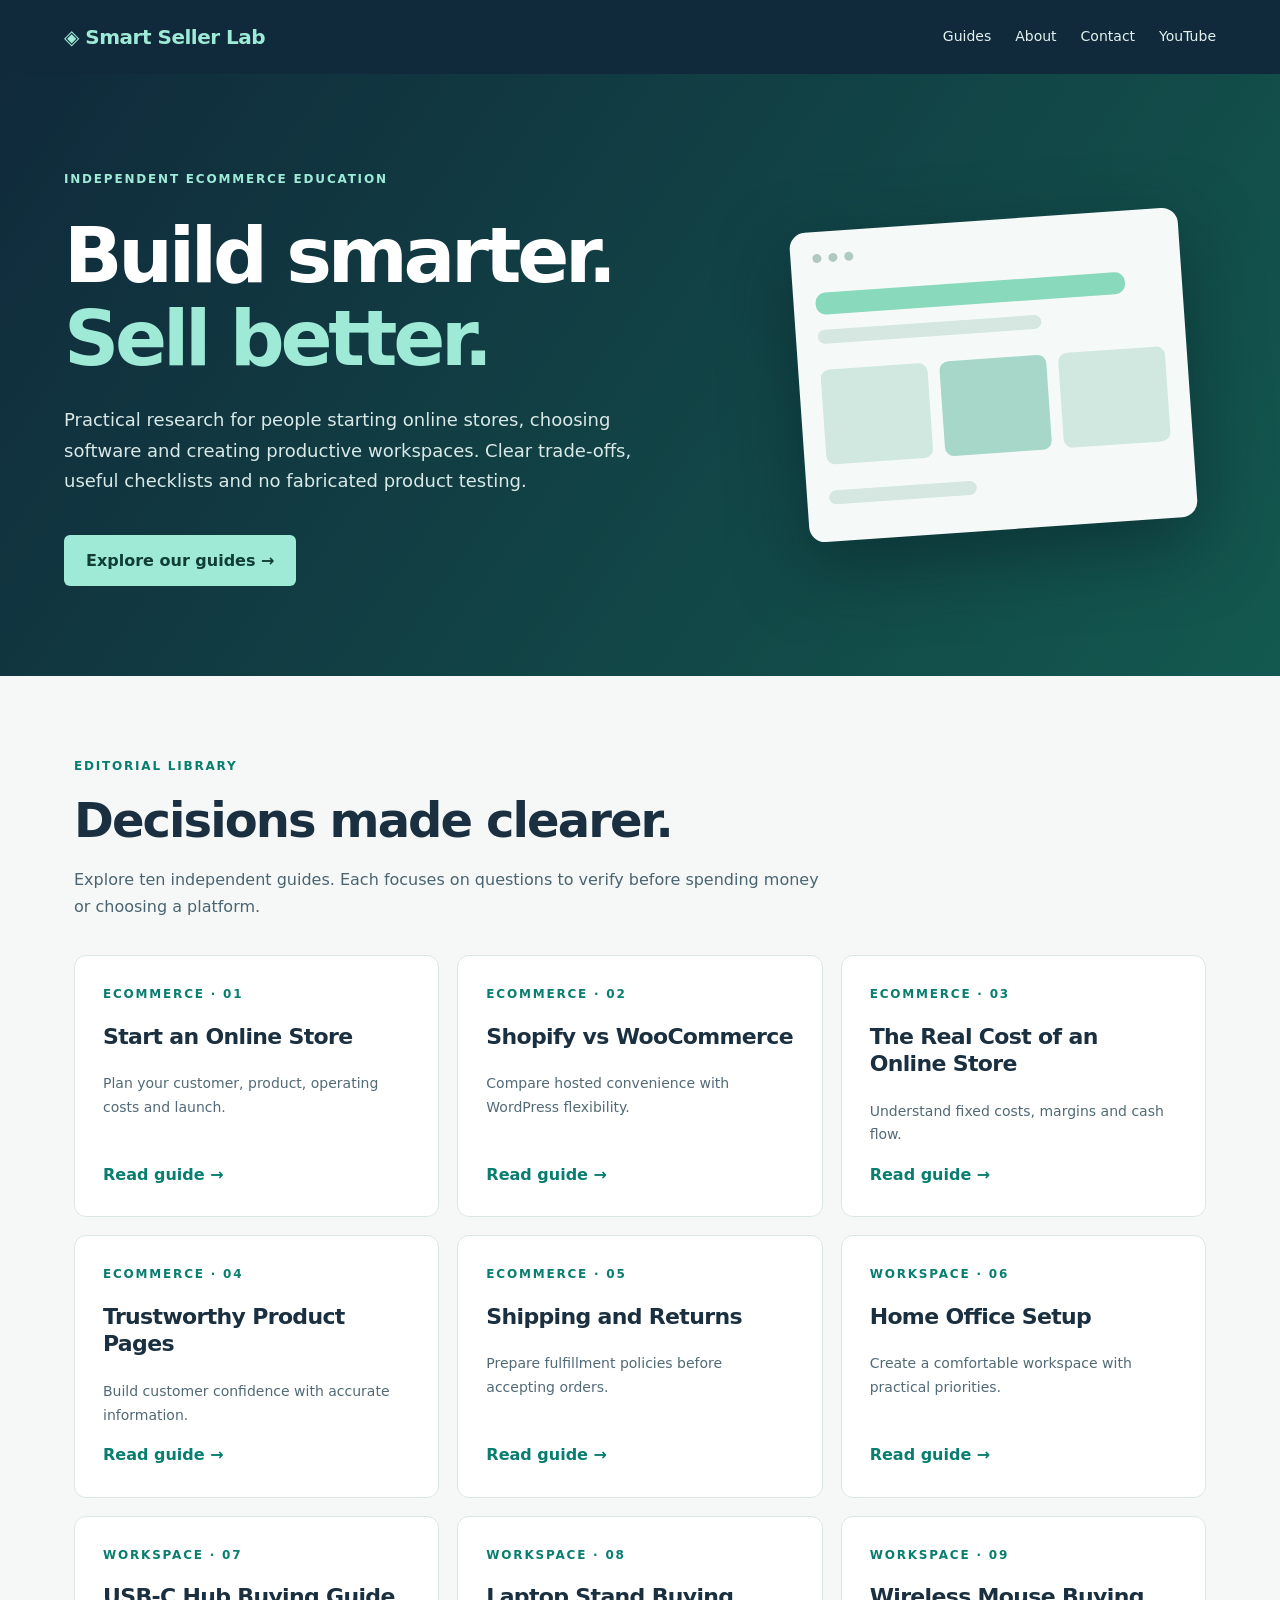
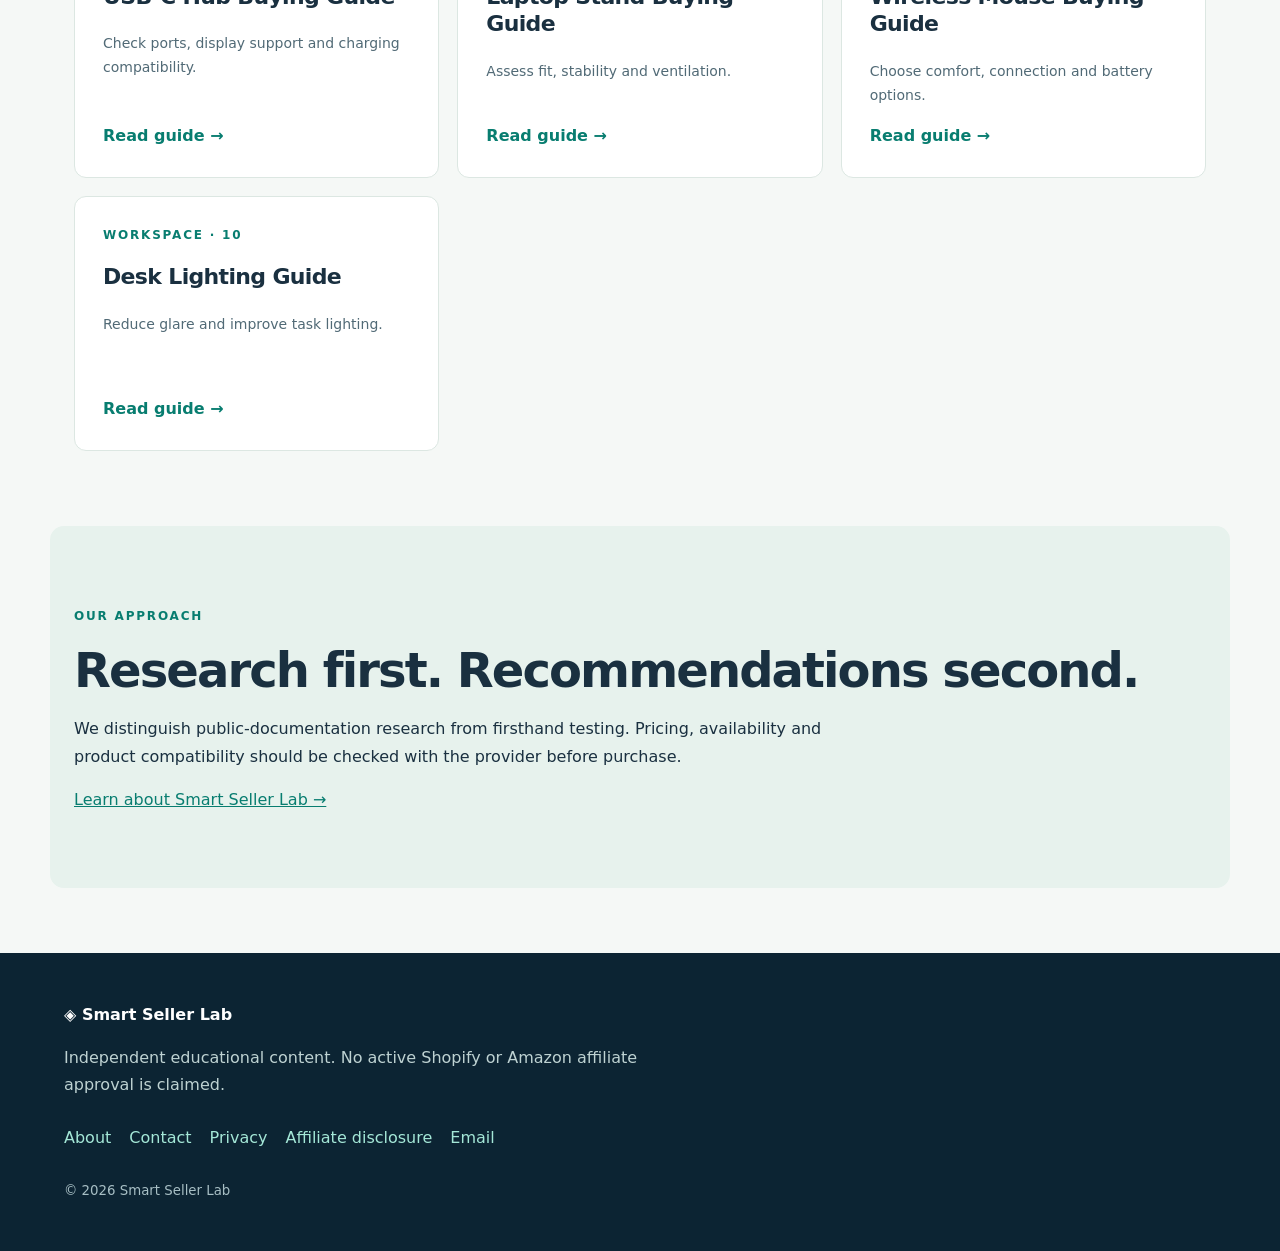
==== commit ac91ac02: "seo: add canonical, Open Graph and website structured data while retaining noindex" ====
--- a/index.html
+++ b/index.html
@@ -1 +1 @@
-<!doctype html><html lang="en"><head><meta charset="utf-8"><meta name="viewport" content="width=device-width,initial-scale=1"><meta name="robots" content="noindex"><meta name="description" content="Independent, research-based guides for online stores, ecommerce platforms, and productive home workspaces."><meta name="theme-color" content="#102a3b"><title>Smart Seller Lab — Ecommerce & Workspace Guides</title><link rel="stylesheet" href="styles.css"></head><body><a class="skip" href="#content">Skip to content</a><header class="site-header"><a class="brand" href="index.html" aria-label="Smart Seller Lab home">◈ Smart Seller Lab</a><nav aria-label="Primary navigation"><a href="#guides">Guides</a><a href="about.html">About</a><a href="contact.html">Contact</a><a href="https://www.youtube.com/@SmartSellerLab" rel="noopener noreferrer">YouTube</a></nav></header><main id="content"><section class="hero"><div class="hero-inner"><span class="eyebrow">INDEPENDENT ECOMMERCE EDUCATION</span><h1>Build smarter.<br><em>Sell better.</em></h1><p>Practical research for people starting online stores, choosing software and creating productive workspaces. Clear trade-offs, useful checklists and no fabricated product testing.</p><a class="cta" href="#guides">Explore our guides <span aria-hidden="true">→</span></a></div><div class="hero-art" aria-hidden="true"><div class="art-window"><div class="art-top"><i></i><i></i><i></i></div><div class="art-line wide"></div><div class="art-line"></div><div class="art-panels"><div></div><div></div><div></div></div><div class="art-line short"></div></div></div></section><section class="section" id="guides"><div class="section-heading"><span class="eyebrow">EDITORIAL LIBRARY</span><h2>Decisions made clearer.</h2><p>Explore ten independent guides. Each focuses on questions to verify before spending money or choosing a platform.</p></div><div class="cards"><article class="card"><span class="kicker">ECOMMERCE · 01</span><h3>Start an Online Store</h3><p>Plan your customer, product, operating costs and launch.</p><a href="guides/start-online-store.html">Read guide <span aria-hidden="true">→</span></a></article><article class="card"><span class="kicker">ECOMMERCE · 02</span><h3>Shopify vs WooCommerce</h3><p>Compare hosted convenience with WordPress flexibility.</p><a href="guides/shopify-vs-woocommerce.html">Read guide <span aria-hidden="true">→</span></a></article><article class="card"><span class="kicker">ECOMMERCE · 03</span><h3>The Real Cost of an Online Store</h3><p>Understand fixed costs, margins and cash flow.</p><a href="guides/store-costs.html">Read guide <span aria-hidden="true">→</span></a></article><article class="card"><span class="kicker">ECOMMERCE · 04</span><h3>Trustworthy Product Pages</h3><p>Build customer confidence with accurate information.</p><a href="guides/product-page-trust.html">Read guide <span aria-hidden="true">→</span></a></article><article class="card"><span class="kicker">ECOMMERCE · 05</span><h3>Shipping and Returns</h3><p>Prepare fulfillment policies before accepting orders.</p><a href="guides/shipping-returns.html">Read guide <span aria-hidden="true">→</span></a></article><article class="card"><span class="kicker">WORKSPACE · 06</span><h3>Home Office Setup</h3><p>Create a comfortable workspace with practical priorities.</p><a href="guides/home-office-setup.html">Read guide <span aria-hidden="true">→</span></a></article><article class="card"><span class="kicker">WORKSPACE · 07</span><h3>USB-C Hub Buying Guide</h3><p>Check ports, display support and charging compatibility.</p><a href="guides/usb-c-hub-guide.html">Read guide <span aria-hidden="true">→</span></a></article><article class="card"><span class="kicker">WORKSPACE · 08</span><h3>Laptop Stand Buying Guide</h3><p>Assess fit, stability and ventilation.</p><a href="guides/laptop-stand-guide.html">Read guide <span aria-hidden="true">→</span></a></article><article class="card"><span class="kicker">WORKSPACE · 09</span><h3>Wireless Mouse Buying Guide</h3><p>Choose comfort, connection and battery options.</p><a href="guides/wireless-mouse-guide.html">Read guide <span aria-hidden="true">→</span></a></article><article class="card"><span class="kicker">WORKSPACE · 10</span><h3>Desk Lighting Guide</h3><p>Reduce glare and improve task lighting.</p><a href="guides/desk-lighting-guide.html">Read guide <span aria-hidden="true">→</span></a></article></div></section><section class="section about-band"><span class="eyebrow">OUR APPROACH</span><h2>Research first. Recommendations second.</h2><p>We distinguish public-documentation research from firsthand testing. Pricing, availability and product compatibility should be checked with the provider before purchase.</p><a href="about.html">Learn about Smart Seller Lab →</a></section></main><footer class="site-footer"><div><strong>◈ Smart Seller Lab</strong><p>Independent educational content. No active Shopify or Amazon affiliate approval is claimed.</p></div><nav aria-label="Footer navigation"><a href="about.html">About</a><a href="contact.html">Contact</a><a href="privacy.html">Privacy</a><a href="disclosure.html">Affiliate disclosure</a><a href="mailto:dauvietstudio@gmail.com">Email</a></nav><small>© 2026 Smart Seller Lab</small></footer></body></html>+<!doctype html><html lang="en"><head><meta charset="utf-8"><meta name="viewport" content="width=device-width,initial-scale=1"><meta name="robots" content="noindex"><meta name="description" content="Independent, research-based guides for online stores, ecommerce platforms, and productive home workspaces."><meta name="theme-color" content="#102a3b"><title>Smart Seller Lab — Ecommerce & Workspace Guides</title><link rel="stylesheet" href="styles.css"><meta property="og:type" content="website"><meta property="og:title" content="Smart Seller Lab — Ecommerce & Workspace Guides"><meta property="og:description" content="Independent research guides for online sellers and practical workspaces."><meta property="og:url" content="https://smart-seller-lab.pages.dev/"><link rel="canonical" href="https://smart-seller-lab.pages.dev/"><script type="application/ld+json">{"@context":"https://schema.org","@type":"WebSite","name":"Smart Seller Lab","url":"https://smart-seller-lab.pages.dev/","description":"Independent research-based ecommerce and workspace guides"}</script></head><body><a class="skip" href="#content">Skip to content</a><header class="site-header"><a class="brand" href="index.html" aria-label="Smart Seller Lab home">◈ Smart Seller Lab</a><nav aria-label="Primary navigation"><a href="#guides">Guides</a><a href="about.html">About</a><a href="contact.html">Contact</a><a href="https://www.youtube.com/@SmartSellerLab" rel="noopener noreferrer">YouTube</a></nav></header><main id="content"><section class="hero"><div class="hero-inner"><span class="eyebrow">INDEPENDENT ECOMMERCE EDUCATION</span><h1>Build smarter.<br><em>Sell better.</em></h1><p>Practical research for people starting online stores, choosing software and creating productive workspaces. Clear trade-offs, useful checklists and no fabricated product testing.</p><a class="cta" href="#guides">Explore our guides <span aria-hidden="true">→</span></a></div><div class="hero-art" aria-hidden="true"><div class="art-window"><div class="art-top"><i></i><i></i><i></i></div><div class="art-line wide"></div><div class="art-line"></div><div class="art-panels"><div></div><div></div><div></div></div><div class="art-line short"></div></div></div></section><section class="section" id="guides"><div class="section-heading"><span class="eyebrow">EDITORIAL LIBRARY</span><h2>Decisions made clearer.</h2><p>Explore ten independent guides. Each focuses on questions to verify before spending money or choosing a platform.</p></div><div class="cards"><article class="card"><span class="kicker">ECOMMERCE · 01</span><h3>Start an Online Store</h3><p>Plan your customer, product, operating costs and launch.</p><a href="guides/start-online-store.html">Read guide <span aria-hidden="true">→</span></a></article><article class="card"><span class="kicker">ECOMMERCE · 02</span><h3>Shopify vs WooCommerce</h3><p>Compare hosted convenience with WordPress flexibility.</p><a href="guides/shopify-vs-woocommerce.html">Read guide <span aria-hidden="true">→</span></a></article><article class="card"><span class="kicker">ECOMMERCE · 03</span><h3>The Real Cost of an Online Store</h3><p>Understand fixed costs, margins and cash flow.</p><a href="guides/store-costs.html">Read guide <span aria-hidden="true">→</span></a></article><article class="card"><span class="kicker">ECOMMERCE · 04</span><h3>Trustworthy Product Pages</h3><p>Build customer confidence with accurate information.</p><a href="guides/product-page-trust.html">Read guide <span aria-hidden="true">→</span></a></article><article class="card"><span class="kicker">ECOMMERCE · 05</span><h3>Shipping and Returns</h3><p>Prepare fulfillment policies before accepting orders.</p><a href="guides/shipping-returns.html">Read guide <span aria-hidden="true">→</span></a></article><article class="card"><span class="kicker">WORKSPACE · 06</span><h3>Home Office Setup</h3><p>Create a comfortable workspace with practical priorities.</p><a href="guides/home-office-setup.html">Read guide <span aria-hidden="true">→</span></a></article><article class="card"><span class="kicker">WORKSPACE · 07</span><h3>USB-C Hub Buying Guide</h3><p>Check ports, display support and charging compatibility.</p><a href="guides/usb-c-hub-guide.html">Read guide <span aria-hidden="true">→</span></a></article><article class="card"><span class="kicker">WORKSPACE · 08</span><h3>Laptop Stand Buying Guide</h3><p>Assess fit, stability and ventilation.</p><a href="guides/laptop-stand-guide.html">Read guide <span aria-hidden="true">→</span></a></article><article class="card"><span class="kicker">WORKSPACE · 09</span><h3>Wireless Mouse Buying Guide</h3><p>Choose comfort, connection and battery options.</p><a href="guides/wireless-mouse-guide.html">Read guide <span aria-hidden="true">→</span></a></article><article class="card"><span class="kicker">WORKSPACE · 10</span><h3>Desk Lighting Guide</h3><p>Reduce glare and improve task lighting.</p><a href="guides/desk-lighting-guide.html">Read guide <span aria-hidden="true">→</span></a></article></div></section><section class="section about-band"><span class="eyebrow">OUR APPROACH</span><h2>Research first. Recommendations second.</h2><p>We distinguish public-documentation research from firsthand testing. Pricing, availability and product compatibility should be checked with the provider before purchase.</p><a href="about.html">Learn about Smart Seller Lab →</a></section></main><footer class="site-footer"><div><strong>◈ Smart Seller Lab</strong><p>Independent educational content. No active Shopify or Amazon affiliate approval is claimed.</p></div><nav aria-label="Footer navigation"><a href="about.html">About</a><a href="contact.html">Contact</a><a href="privacy.html">Privacy</a><a href="disclosure.html">Affiliate disclosure</a><a href="mailto:dauvietstudio@gmail.com">Email</a></nav><small>© 2026 Smart Seller Lab</small></footer></body></html>
--- a/styles.css
+++ b/styles.css
@@ -1 +1 @@
-*{box-sizing:border-box}body{margin:0;background:#f6f8f7;color:#182c3b;font:17px/1.8 system-ui,sans-serif}header,footer{background:#102a3b;color:white;padding:22px 6%}header a,footer a{color:#a0ead6;text-decoration:none;margin-right:22px}.brand{font-weight:800}.prose{max-width:800px;margin:0 auto;padding:55px 22px 90px}.tag{color:#087d70;text-transform:uppercase;font-size:12px;font-weight:800;letter-spacing:2px}h1{font-size:clamp(34px,5vw,58px);line-height:1.14}h2{font-size:25px;margin-top:36px}h3{font-size:20px;margin-top:26px}p{margin:16px 0}.note{background:#e5f1ed;border-left:4px solid #087d70;padding:18px 22px}a{color:#087d70}a:focus-visible{outline:3px solid #e5a500;outline-offset:4px}footer{font-size:14px}@media(max-width:390px){header{display:flex;flex-wrap:wrap;gap:10px}header a{margin-right:10px}.prose{padding:35px 18px 65px}body{font-size:16px;overflow-wrap:anywhere}}+:root{--navy:#102a3b;--ink:#1a3040;--teal:#087d70;--mint:#9eead6;--bg:#f5f8f6;--line:#dce7e2}*{box-sizing:border-box}html{scroll-behavior:smooth}body{margin:0;background:var(--bg);color:var(--ink);font:16px/1.7 system-ui,-apple-system,BlinkMacSystemFont,"Segoe UI",sans-serif;overflow-wrap:break-word}a{color:#087d70}a:focus-visible{outline:3px solid #e7b447;outline-offset:4px}.skip{position:absolute;top:-100px;left:10px;background:white;padding:10px;z-index:10}.skip:focus{top:10px}.site-header,header{background:var(--navy);color:white;padding:20px max(24px,5vw);display:flex;align-items:center;justify-content:space-between;gap:20px}.brand{font-size:20px;font-weight:800;color:#9eead6;text-decoration:none;letter-spacing:-.5px}.site-header nav,header nav{display:flex;gap:24px;flex-wrap:wrap}header a:not(.brand){color:#e4f2ef;text-decoration:none;font-size:14px}.hero{background:linear-gradient(125deg,#102a3b,#13594f);color:white;padding:90px max(24px,5vw);display:grid;grid-template-columns:minmax(0,1.2fr) minmax(250px,.8fr);align-items:center;gap:40px}.hero h1{font-size:clamp(46px,6vw,88px);line-height:1.08;margin:24px 0;letter-spacing:-.055em}.hero em{font-style:normal;color:var(--mint)}.hero p{font-size:18px;max-width:620px;color:#d9e9e7}.eyebrow,.kicker,.tag{color:#087d70;font-size:12px;font-weight:800;letter-spacing:1.8px;text-transform:uppercase}.hero .eyebrow{color:var(--mint)}.cta{display:inline-block;background:var(--mint);color:#103e37;padding:12px 22px;border-radius:6px;text-decoration:none;font-weight:800;margin-top:20px}.hero-art{padding:28px;transform:rotate(-4deg)}.art-window{background:#f5faf8;border-radius:16px;box-shadow:0 26px 70px #071d2580;padding:22px;min-height:290px}.art-top{display:flex;gap:7px;margin-bottom:30px}.art-top i{width:9px;height:9px;border-radius:50%;background:#b2c9c1}.art-line{height:14px;width:65%;background:#d5e7e0;border-radius:10px;margin-bottom:15px}.art-line.wide{width:90%;height:22px;background:#89d9bd}.art-line.short{width:43%}.art-panels{display:grid;grid-template-columns:repeat(3,1fr);gap:12px;margin:26px 0}.art-panels div{height:95px;border-radius:9px;background:#d0e8df}.art-panels div:nth-child(2){background:#a6d7c8}.section{max-width:1180px;margin:auto;padding:75px 24px}.section-heading{max-width:760px;margin-bottom:35px}.section h2{font-size:clamp(30px,4vw,48px);line-height:1.2;letter-spacing:-.04em;margin:14px 0}.section-heading p{color:#4a6471}.cards{display:grid;grid-template-columns:repeat(3,minmax(0,1fr));gap:18px}.card{background:white;border:1px solid var(--line);border-radius:12px;padding:28px;display:flex;flex-direction:column;min-height:255px}.card h3{font-size:22px;line-height:1.25;letter-spacing:-.03em;margin:18px 0 8px}.card p{color:#516a76;font-size:14px}.card a{font-weight:750;text-decoration:none;margin-top:auto}.about-band{background:#e7f2ed;border-radius:14px;margin-bottom:65px}.about-band p{max-width:780px}.site-footer,footer{background:#0c2433;color:white;padding:48px max(24px,5vw)}footer p{color:#bed2d2;max-width:640px}footer nav{display:flex;flex-wrap:wrap;gap:18px;margin:25px 0}footer a{color:#a4e7d7;text-decoration:none}footer small{color:#a7bec4}.prose{max-width:820px;margin:auto;padding:64px 24px 95px}.prose h1{font-size:clamp(34px,4.8vw,58px);line-height:1.15;letter-spacing:-.04em}.prose h2{font-size:27px;margin-top:38px;line-height:1.25}.prose h3{font-size:21px;margin-top:26px}.prose p,.prose li{line-height:1.85}.note{background:#e5f1ed;border-left:4px solid #087d70;padding:18px 22px;border-radius:3px}@media(max-width:900px){.hero{grid-template-columns:1fr}.hero-art{display:none}.cards{grid-template-columns:repeat(2,minmax(0,1fr))}}@media(max-width:600px){.site-header,header{align-items:flex-start;flex-direction:column;padding:17px 20px;gap:10px}header nav{gap:14px}.hero{padding:64px 22px 74px}.hero h1{font-size:clamp(43px,12vw,64px)}.hero p{font-size:16px}.section{padding:52px 20px}.cards{grid-template-columns:1fr}.card{min-height:210px}.about-band{border-radius:0;margin-bottom:0}.prose{padding:45px 20px 70px}.prose h2{font-size:24px}footer{padding:36px 20px}}
